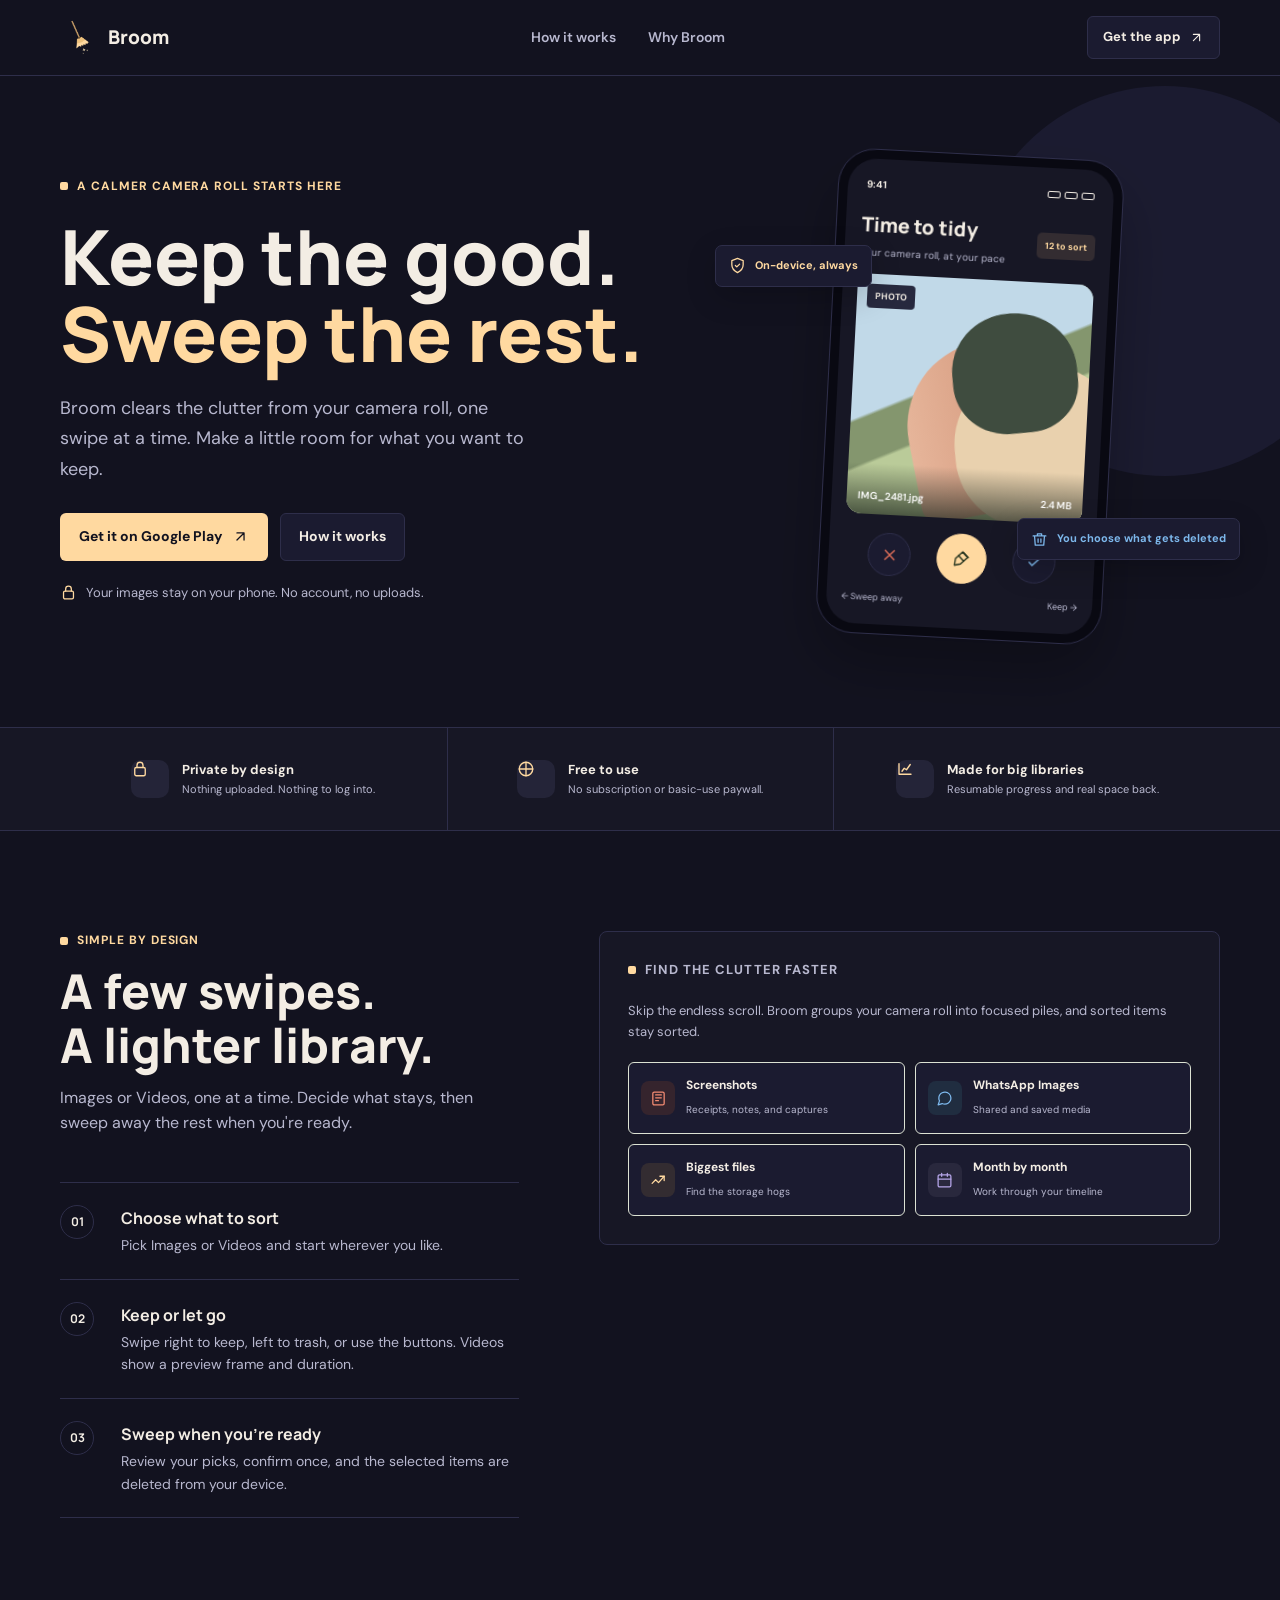
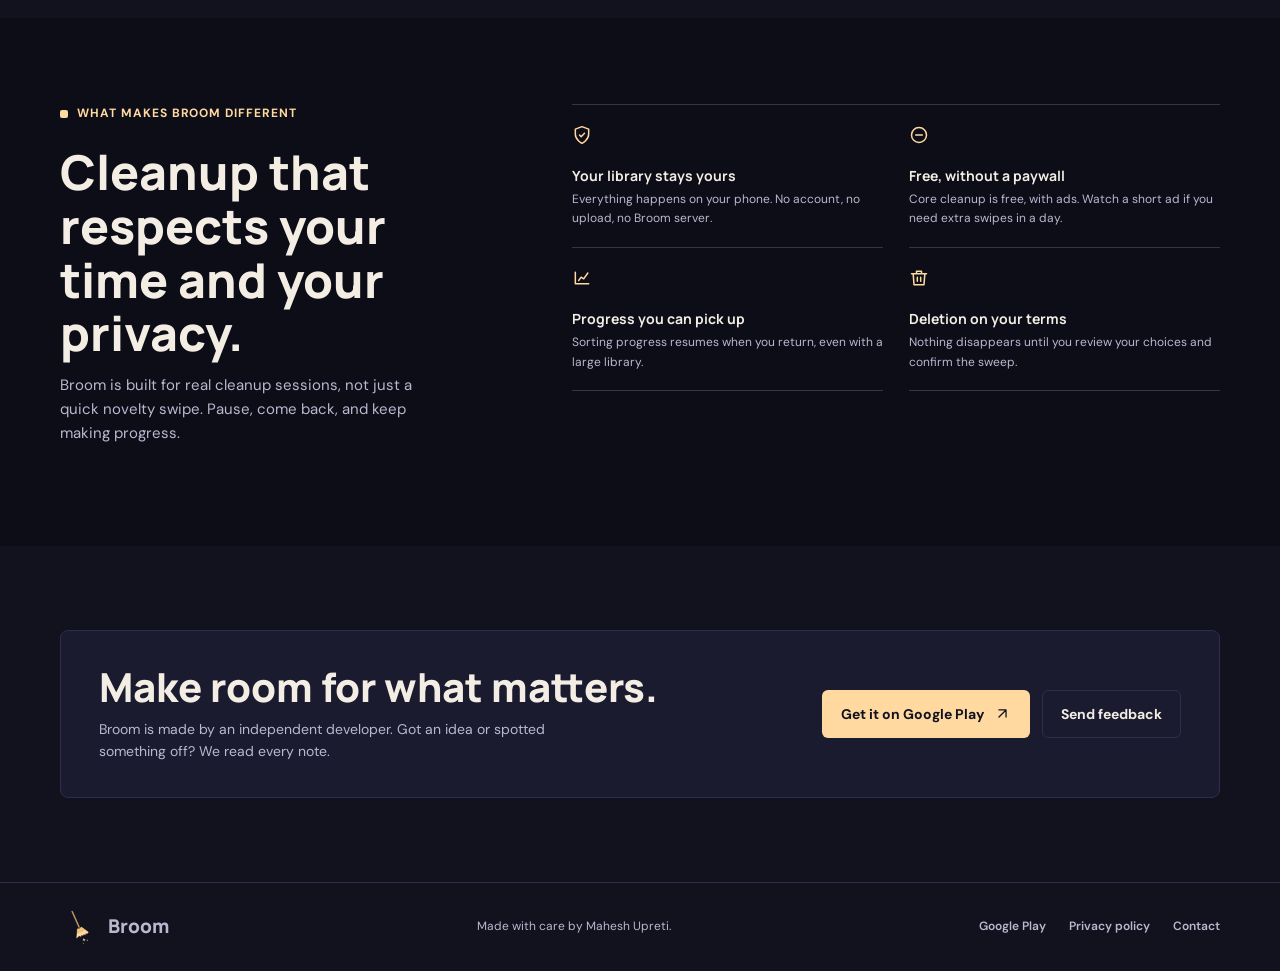
==== broom/index.html @ 98a65273 "Add Broom app landing page" ====
<!doctype html>
<html lang="en">
<head>
  <meta charset="utf-8" />
  <meta name="viewport" content="width=device-width, initial-scale=1" />
  <meta name="theme-color" content="#f5f6ef" />
  <title>Broom — A clearer camera roll, one swipe at a time</title>
  <meta name="description" content="Broom helps you sort photos and videos, clear the clutter, and get your storage back. Everything stays on your phone." />
  <meta property="og:title" content="Broom — A clearer camera roll, one swipe at a time" />
  <meta property="og:description" content="Keep what matters. Sweep away what doesn't. Your photos and videos never leave your phone." />
  <meta property="og:type" content="website" />
  <link rel="icon" type="image/png" href="assets/icon.png" />
  <link rel="preconnect" href="https://fonts.googleapis.com" />
  <link rel="preconnect" href="https://fonts.gstatic.com" crossorigin />
  <link href="https://fonts.googleapis.com/css2?family=DM+Sans:wght@400;500;600;700&family=Manrope:wght@400;500;600;700;800&display=swap" rel="stylesheet" />
  <style>
    :root {
      color-scheme: light;
      --paper: #12121f;
      --ink: #f3ede4;
      --muted: #b8b8cf;
      --line: #2e2e4a;
      --green: #ffd9a0;
      --green-dark: #ffd9a0;
      --blue: #7db8ec;
      --coral: #e07b7b;
      --white: #1b1b30;
      --sans: "DM Sans", sans-serif;
      --display: "Manrope", sans-serif;
    }

    *, *::before, *::after { box-sizing: border-box; }
    html { scroll-behavior: smooth; }
    body {
      margin: 0;
      background: var(--paper);
      color: var(--ink);
      font-family: var(--sans);
      font-size: 16px;
      line-height: 1.6;
      -webkit-font-smoothing: antialiased;
    }
    a { color: inherit; text-decoration: none; }
    button { font: inherit; }
    .wrap { width: min(1160px, calc(100% - 48px)); margin-inline: auto; }

    .topbar { height: 76px; display: flex; align-items: center; border-bottom: 1px solid var(--line); }
    .nav { display: flex; align-items: center; justify-content: space-between; gap: 24px; }
    .brand { display: inline-flex; align-items: center; gap: 10px; font: 800 19px/1 var(--display); letter-spacing: 0; }
    .brand-mark { display: block; width: 38px; height: 38px; flex: none; border-radius: 10px; object-fit: contain; }
    .nav-links { display: flex; align-items: center; gap: 32px; color: var(--muted); font-size: 14px; font-weight: 600; }
    .nav-links a:hover, .text-link:hover { color: var(--ink); }
    .nav-cta { display: inline-flex; align-items: center; gap: 8px; padding: 10px 15px; border: 1px solid var(--line); border-radius: 6px; background: var(--white); font-size: 13px; font-weight: 700; }
    .nav-cta svg { width: 15px; height: 15px; }

    .hero { position: relative; overflow: hidden; padding: 78px 0 88px; }
    .hero::before { content: ""; position: absolute; width: 390px; height: 390px; right: -80px; top: 10px; border-radius: 50%; background: #1b1b30; }
    .hero-grid { position: relative; display: grid; grid-template-columns: 1fr 0.85fr; align-items: center; gap: 70px; }
    .eyebrow { display: flex; align-items: center; gap: 9px; margin: 0 0 22px; color: var(--green-dark); font-size: 12px; font-weight: 700; letter-spacing: 0.08em; text-transform: uppercase; }
    .eyebrow::before { content: ""; width: 8px; height: 8px; border-radius: 2px; background: var(--green-dark); }
    h1, h2, h3, p { margin-top: 0; }
    h1 { max-width: 620px; margin-bottom: 20px; font: 800 clamp(48px, 6vw, 76px)/1.02 var(--display); letter-spacing: 0; }
    h1 span { color: var(--green); }
    .hero-copy { max-width: 480px; margin-bottom: 28px; color: var(--muted); font-size: 18px; line-height: 1.7; }
    .actions { display: flex; flex-wrap: wrap; gap: 12px; align-items: center; }
    .button { min-height: 48px; display: inline-flex; align-items: center; justify-content: center; gap: 10px; padding: 0 18px; border: 1px solid transparent; border-radius: 6px; font-size: 14px; font-weight: 700; transition: transform 160ms ease, background 160ms ease; }
    .button:hover { transform: translateY(-2px); }
    .button--primary { background: var(--green); color: #12121f; }
    .button--primary:hover { background: #f4cb83; }
    .button--quiet { border-color: var(--line); background: var(--white); }
    .button svg { width: 17px; height: 17px; }
    .hero-note { display: flex; gap: 9px; align-items: center; margin-top: 22px; color: var(--muted); font-size: 13px; }
    .hero-note svg { width: 17px; height: 17px; color: var(--green-dark); flex: none; }

    .device-stage { min-height: 470px; display: grid; place-items: center; position: relative; }
    .device { position: relative; z-index: 1; width: 286px; padding: 9px; border: 1px solid #2e2e4a; border-radius: 37px; background: #090912; box-shadow: 0 30px 60px #00000044; transform: rotate(3deg); animation: arrive 700ms cubic-bezier(.2,.8,.2,1) both; }
    .screen { min-height: 465px; overflow: hidden; padding: 18px 15px 15px; border-radius: 29px; background: #171725; color: var(--ink); }
    .phone-status { display: flex; align-items: center; justify-content: space-between; padding: 0 4px; font-size: 10px; font-weight: 700; }
    .phone-status-icons { display: flex; gap: 4px; }
    .phone-status-icons span { width: 13px; height: 7px; border: 1.5px solid currentColor; border-radius: 2px; }
    .phone-title { display: flex; justify-content: space-between; align-items: center; margin: 21px 1px 13px; }
    .phone-title strong { font: 800 20px/1 var(--display); }
    .phone-title small { display: block; margin-top: 5px; color: #b8b8cf; font-size: 10px; }
    .phone-count { padding: 6px 8px; border-radius: 5px; background: #332c31; color: var(--green); font-size: 9px; font-weight: 700; }
    .photo-card { height: 240px; position: relative; overflow: hidden; border-radius: 15px; background: #cad9b4; }
    .photo-scene { position: absolute; inset: 0; overflow: hidden; background: linear-gradient(155deg, #c1d9e8 0 42%, #84966e 43% 56%, #bacb99 57% 100%); }
    .photo-scene::before { content: ""; position: absolute; width: 170px; height: 170px; top: 61px; left: 57px; border-radius: 50% 50% 10% 10%; background: linear-gradient(90deg, #e6b59a, #cb896d); transform: rotate(-14deg); }
    .photo-scene::after { content: ""; position: absolute; width: 125px; height: 120px; top: 32px; left: 99px; border-radius: 48% 50% 40% 43%; background: #3f4c3f; transform: rotate(-8deg); box-shadow: 18px 74px 0 22px #e9d1ae; }
    .photo-tag { position: absolute; top: 10px; left: 10px; padding: 5px 8px; border-radius: 4px; background: #1b1b30eb; color: var(--ink); font-size: 9px; font-weight: 700; }
    .card-meta { position: absolute; inset: auto 0 0; display: flex; align-items: center; justify-content: space-between; padding: 25px 11px 10px; color: white; background: linear-gradient(transparent, #182119ad); font-size: 10px; font-weight: 600; }
    .phone-actions { display: flex; justify-content: center; align-items: center; gap: 26px; padding: 15px 0 11px; }
    .phone-action { width: 43px; aspect-ratio: 1; display: grid; place-items: center; border: 1px solid #2e2e4a; border-radius: 50%; background: #1b1b30; }
    .phone-action svg { width: 18px; height: 18px; }
    .phone-action--skip { color: #d56a56; }
    .phone-action--keep { color: #7db8ec; }
    .phone-action--sweep { width: 50px; background: var(--green); border-color: var(--green); color: #24331d; }
    .phone-foot { display: flex; justify-content: space-between; color: #b8b8cf; font-size: 9px; }
    .float-note { position: absolute; z-index: 2; display: flex; align-items: center; gap: 9px; padding: 11px 13px; border: 1px solid var(--line); border-radius: 7px; background: var(--white); box-shadow: 0 10px 30px #00000030; font-size: 11px; font-weight: 700; animation: arrive 700ms 140ms cubic-bezier(.2,.8,.2,1) both; }
    .float-note svg { width: 17px; height: 17px; }
    .float-note--privacy { left: -4px; top: 91px; color: var(--green); }
    .float-note--space { right: -20px; bottom: 79px; color: var(--blue); }
    .float-note--space svg { color: var(--blue); }

    .proof { border-block: 1px solid var(--line); background: #171725; }
    .proof-row { display: grid; grid-template-columns: repeat(3, 1fr); }
    .proof-item { min-height: 102px; display: flex; align-items: center; justify-content: center; gap: 13px; padding: 16px; }
    .proof-item + .proof-item { border-left: 1px solid var(--line); }
    .proof-icon { width: 38px; aspect-ratio: 1; display: grid; place-items: center; flex: none; border-radius: 10px; background: #242438; }
    .proof-icon svg { width: 18px; height: 18px; }
    .proof-item strong { display: block; color: var(--ink); font-size: 13px; }
    .proof-item span { display: block; color: var(--muted); font-size: 11px; }

    .section { padding: 100px 0; }
    .section-heading { max-width: 620px; margin-bottom: 46px; }
    .section-heading .eyebrow { margin-bottom: 14px; }
    h2 { margin-bottom: 13px; font: 800 clamp(34px, 4vw, 48px)/1.12 var(--display); letter-spacing: 0; }
    .section-heading > p:last-child { max-width: 520px; margin-bottom: 0; color: var(--muted); }

    .flow { display: grid; grid-template-columns: 0.85fr 1.15fr; align-items: start; gap: 80px; }
    .step-list { border-top: 1px solid var(--line); }
    .step { display: grid; grid-template-columns: 46px 1fr; gap: 15px; padding: 22px 0; border-bottom: 1px solid var(--line); }
    .step-number { width: 34px; height: 34px; display: grid; place-items: center; border: 1px solid var(--line); border-radius: 50%; font: 700 12px var(--display); }
    .step h3 { margin: 2px 0 5px; font: 700 16px/1.4 var(--display); }
    .step p { margin: 0; color: var(--muted); font-size: 14px; }
    .category-panel { padding: 28px; border: 1px solid var(--line); border-radius: 8px; background: #171725; }
    .category-panel > p { margin-bottom: 20px; color: var(--muted); font-size: 13px; }
    .category-list { display: grid; grid-template-columns: 1fr 1fr; gap: 10px; }
    .category { min-height: 72px; display: flex; align-items: center; gap: 11px; padding: 12px; border: 1px solid #dce2d3; border-radius: 6px; background: var(--white); }
    .category-icon { width: 34px; height: 34px; display: grid; place-items: center; flex: none; border-radius: 8px; }
    .category-icon svg { width: 17px; height: 17px; }
    .category:nth-child(1) .category-icon { background: #35242d; color: #f28a72; }
    .category:nth-child(2) .category-icon { background: #202d40; color: #7db8ec; }
    .category:nth-child(3) .category-icon { background: #332c31; color: #ffd9a0; }
    .category:nth-child(4) .category-icon { background: #29283d; color: #b5a5e8; }
    .category strong { display: block; font-size: 12px; }
    .category small { color: var(--muted); font-size: 10px; }

    .difference { padding: 86px 0; background: #0d0d18; color: var(--ink); }
    .difference .eyebrow { color: var(--green); }
    .difference .eyebrow::before { background: var(--green); }
    .difference-grid { display: grid; grid-template-columns: 0.8fr 1.2fr; gap: 80px; align-items: start; }
    .difference h2 { max-width: 360px; }
    .difference-intro { max-width: 390px; color: var(--muted); font-size: 15px; }
    .benefits { display: grid; grid-template-columns: 1fr 1fr; gap: 0 26px; border-top: 1px solid #ffffff2b; }
    .benefit { padding: 20px 0 18px; border-bottom: 1px solid #ffffff2b; }
    .benefit svg { width: 20px; height: 20px; margin-bottom: 13px; color: var(--green); }
    .benefit h3 { margin-bottom: 5px; font: 700 14px var(--display); }
    .benefit p { margin: 0; color: var(--muted); font-size: 12px; line-height: 1.65; }

    .close { padding: 84px 0; }
    .close-inner { display: flex; justify-content: space-between; align-items: center; gap: 32px; padding: 34px 38px; border: 1px solid var(--line); border-radius: 8px; background: #1b1b30; }
    .close h2 { margin-bottom: 8px; font-size: clamp(28px, 4vw, 40px); }
    .close p { max-width: 470px; margin: 0; color: var(--muted); font-size: 14px; }
    .footer { padding: 25px 0; border-top: 1px solid var(--line); }
    .footer-inner { display: flex; align-items: center; justify-content: space-between; gap: 20px; color: var(--muted); font-size: 12px; }
    .footer-links { display: flex; gap: 23px; }
    .text-link { font-weight: 600; }

    @keyframes arrive { from { opacity: 0; translate: 0 16px; } to { opacity: 1; translate: 0 0; } }
    @media (prefers-reduced-motion: reduce) {
      *, *::before, *::after { scroll-behavior: auto !important; animation-duration: 0.01ms !important; animation-iteration-count: 1 !important; transition-duration: 0.01ms !important; }
    }
    @media (max-width: 850px) {
      .hero-grid { grid-template-columns: 1fr 0.78fr; gap: 28px; }
      .device { width: 260px; }
      .screen { min-height: 440px; }
      .photo-card { height: 220px; }
      .float-note--privacy { left: -10px; }
      .float-note--space { right: -8px; }
      .flow, .difference-grid { gap: 42px; }
    }
    @media (max-width: 650px) {
      .wrap { width: min(100% - 36px, 500px); }
      .topbar { height: 66px; }
      .nav-links { display: none; }
      .nav-cta { padding: 9px 11px; }
      .hero { padding: 55px 0 44px; }
      .hero::before { width: 270px; height: 270px; top: 370px; right: -135px; }
      .hero-grid { grid-template-columns: 1fr; gap: 24px; }
      h1 { max-width: 470px; font-size: clamp(46px, 12vw, 64px); }
      .hero-copy { font-size: 16px; }
      .device-stage { min-height: 450px; margin: 0 -8px; }
      .device { width: 258px; }
      .float-note--privacy { left: 0; top: 55px; }
      .float-note--space { right: -2px; bottom: 44px; }
      .proof-row { grid-template-columns: 1fr; padding: 5px 0; }
      .proof-item { min-height: 76px; justify-content: flex-start; padding-inline: 9px; }
      .proof-item + .proof-item { border-left: 0; border-top: 1px solid var(--line); }
      .section { padding: 72px 0; }
      .section-heading { margin-bottom: 32px; }
      .flow, .difference-grid { grid-template-columns: 1fr; gap: 32px; }
      .category-panel { padding: 20px; }
      .difference { padding: 68px 0; }
      .difference h2 { max-width: 500px; }
      .benefits { gap: 0 16px; }
      .close { padding: 60px 0; }
      .close-inner { align-items: flex-start; flex-direction: column; padding: 25px 22px; }
      .footer-inner { align-items: flex-start; flex-direction: column; }
    }
    @media (max-width: 390px) {
      .wrap { width: calc(100% - 28px); }
      .brand { font-size: 17px; }
      .nav-cta { font-size: 12px; }
      .category-list { grid-template-columns: 1fr; }
      .benefits { grid-template-columns: 1fr; }
      .float-note { font-size: 10px; }
    }
  </style>
</head>
<body>
  <header class="topbar">
    <nav class="wrap nav" aria-label="Main navigation">
      <a class="brand" href="#top" aria-label="Broom home">
        <img class="brand-mark" src="assets/icon.png" alt="" />
        Broom
      </a>
      <div class="nav-links">
        <a href="#how-it-works">How it works</a>
        <a href="#built-different">Why Broom</a>
      </div>
      <a class="nav-cta" href="https://play.google.com/store/apps/details?id=com.mahupreti.broom" target="_blank" rel="noopener noreferrer">Get the app <svg viewBox="0 0 24 24" fill="none" stroke="currentColor" stroke-width="1.8" stroke-linecap="round" stroke-linejoin="round" aria-hidden="true"><path d="M7 17 17 7M7 7h10v10"/></svg></a>
    </nav>
  </header>

  <main id="top">
    <section class="hero">
      <div class="wrap hero-grid">
        <div>
          <p class="eyebrow">A calmer camera roll starts here</p>
          <h1>Keep the good.<br /><span>Sweep the rest.</span></h1>
          <p class="hero-copy">Broom clears the clutter from your camera roll, one swipe at a time. Make a little room for what you want to keep.</p>
          <div class="actions">
            <a class="button button--primary" href="https://play.google.com/store/apps/details?id=com.mahupreti.broom" target="_blank" rel="noopener noreferrer">Get it on Google Play <svg viewBox="0 0 24 24" fill="none" stroke="currentColor" stroke-width="1.8" stroke-linecap="round" stroke-linejoin="round" aria-hidden="true"><path d="M7 17 17 7M7 7h10v10"/></svg></a>
            <a class="button button--quiet" href="#how-it-works">How it works</a>
          </div>
          <p class="hero-note"><svg viewBox="0 0 24 24" fill="none" stroke="currentColor" stroke-width="1.8" stroke-linecap="round" stroke-linejoin="round" aria-hidden="true"><rect x="5" y="10" width="14" height="11" rx="2"/><path d="M8 10V7a4 4 0 0 1 8 0v3"/></svg> Your images stay on your phone. No account, no uploads.</p>
        </div>

        <div class="device-stage" aria-label="Preview of Broom sorting a camera roll photo">
          <div class="float-note float-note--privacy"><svg viewBox="0 0 24 24" fill="none" stroke="currentColor" stroke-width="1.8" stroke-linecap="round" stroke-linejoin="round" aria-hidden="true"><path d="M12 22s8-4 8-11V5l-8-3-8 3v6c0 7 8 11 8 11Z"/><path d="m9 12 2 2 4-4"/></svg> On-device, always</div>
          <div class="device" aria-hidden="true">
            <div class="screen">
              <div class="phone-status"><span>9:41</span><span class="phone-status-icons"><span></span><span></span><span></span></span></div>
              <div class="phone-title"><div><strong>Time to tidy</strong><small>Your camera roll, at your pace</small></div><span class="phone-count">12 to sort</span></div>
              <div class="photo-card">
                <div class="photo-scene"></div>
                <span class="photo-tag">PHOTO</span>
                <div class="card-meta"><span>IMG_2481.jpg</span><span>2.4 MB</span></div>
              </div>
              <div class="phone-actions">
                <span class="phone-action phone-action--skip"><svg viewBox="0 0 24 24" fill="none" stroke="currentColor" stroke-width="2" stroke-linecap="round" aria-hidden="true"><path d="m18 6-12 12M6 6l12 12"/></svg></span>
                <span class="phone-action phone-action--sweep"><svg viewBox="0 0 24 24" fill="none" stroke="currentColor" stroke-width="1.8" stroke-linecap="round" stroke-linejoin="round" aria-hidden="true"><path d="m14 3 7 7M3 21l8-2 9-9-7-7-9 9-1 9Z"/><path d="m8 8 7 7"/></svg></span>
                <span class="phone-action phone-action--keep"><svg viewBox="0 0 24 24" fill="none" stroke="currentColor" stroke-width="2" stroke-linecap="round" stroke-linejoin="round" aria-hidden="true"><path d="m5 12 4 4L19 6"/></svg></span>
              </div>
              <div class="phone-foot"><span>← Sweep away</span><span>Keep →</span></div>
            </div>
          </div>
          <div class="float-note float-note--space"><svg viewBox="0 0 24 24" fill="none" stroke="currentColor" stroke-width="1.8" stroke-linecap="round" stroke-linejoin="round" aria-hidden="true"><path d="M3 7h18M5 7l1 13h12l1-13M9 7V4h6v3"/><path d="M10 11v5M14 11v5"/></svg> You choose what gets deleted</div>
        </div>
      </div>
    </section>

    <aside class="proof" aria-label="Broom highlights">
      <div class="wrap proof-row">
        <div class="proof-item"><span class="proof-icon"><svg viewBox="0 0 24 24" fill="none" stroke="#ffd9a0" stroke-width="1.8" stroke-linecap="round" stroke-linejoin="round" aria-hidden="true"><rect x="5" y="10" width="14" height="11" rx="2"/><path d="M8 10V7a4 4 0 0 1 8 0v3"/></svg></span><div><strong>Private by design</strong><span>Nothing uploaded. Nothing to log into.</span></div></div>
        <div class="proof-item"><span class="proof-icon"><svg viewBox="0 0 24 24" fill="none" stroke="#ffd9a0" stroke-width="1.8" stroke-linecap="round" stroke-linejoin="round" aria-hidden="true"><path d="M12 3v18M3 12h18"/><circle cx="12" cy="12" r="9"/></svg></span><div><strong>Free to use</strong><span>No subscription or basic-use paywall.</span></div></div>
        <div class="proof-item"><span class="proof-icon"><svg viewBox="0 0 24 24" fill="none" stroke="#ffd9a0" stroke-width="1.8" stroke-linecap="round" stroke-linejoin="round" aria-hidden="true"><path d="M4 19V5m0 14h16M8 15l3-4 3 2 5-7"/></svg></span><div><strong>Made for big libraries</strong><span>Resumable progress and real space back.</span></div></div>
      </div>
    </aside>

    <section class="section" id="how-it-works">
      <div class="wrap flow">
        <div>
          <div class="section-heading">
            <p class="eyebrow">Simple by design</p>
            <h2>A few swipes.<br />A lighter library.</h2>
            <p>Images or Videos, one at a time. Decide what stays, then sweep away the rest when you're ready.</p>
          </div>
          <div class="step-list">
            <article class="step"><span class="step-number">01</span><div><h3>Choose what to sort</h3><p>Pick Images or Videos and start wherever you like.</p></div></article>
            <article class="step"><span class="step-number">02</span><div><h3>Keep or let go</h3><p>Swipe right to keep, left to trash, or use the buttons. Videos show a preview frame and duration.</p></div></article>
            <article class="step"><span class="step-number">03</span><div><h3>Sweep when you're ready</h3><p>Review your picks, confirm once, and the selected items are deleted from your device.</p></div></article>
          </div>
        </div>
        <aside class="category-panel">
          <p class="eyebrow">Find the clutter faster</p>
          <p>Skip the endless scroll. Broom groups your camera roll into focused piles, and sorted items stay sorted.</p>
          <div class="category-list">
            <div class="category"><span class="category-icon"><svg viewBox="0 0 24 24" fill="none" stroke="currentColor" stroke-width="1.8" stroke-linecap="round" stroke-linejoin="round" aria-hidden="true"><rect x="4" y="3" width="16" height="18" rx="2"/><path d="M8 7h8M8 11h8M8 15h4"/></svg></span><div><strong>Screenshots</strong><small>Receipts, notes, and captures</small></div></div>
            <div class="category"><span class="category-icon"><svg viewBox="0 0 24 24" fill="none" stroke="currentColor" stroke-width="1.8" stroke-linecap="round" stroke-linejoin="round" aria-hidden="true"><path d="M21 11.5a8.4 8.4 0 0 1-.9 3.8 8.5 8.5 0 0 1-7.6 4.7 8.4 8.4 0 0 1-3.8-.9L3 21l1.9-5.7a8.4 8.4 0 0 1-.9-3.8 8.5 8.5 0 0 1 4.7-7.6 8.4 8.4 0 0 1 3.8-.9h.5a8.5 8.5 0 0 1 8 8v.5Z"/></svg></span><div><strong>WhatsApp Images</strong><small>Shared and saved media</small></div></div>
            <div class="category"><span class="category-icon"><svg viewBox="0 0 24 24" fill="none" stroke="currentColor" stroke-width="1.8" stroke-linecap="round" stroke-linejoin="round" aria-hidden="true"><path d="m3 16 5-5 4 4 8-9"/><path d="M14 6h6v6"/></svg></span><div><strong>Biggest files</strong><small>Find the storage hogs</small></div></div>
            <div class="category"><span class="category-icon"><svg viewBox="0 0 24 24" fill="none" stroke="currentColor" stroke-width="1.8" stroke-linecap="round" stroke-linejoin="round" aria-hidden="true"><rect x="3" y="4" width="18" height="17" rx="2"/><path d="M16 2v4M8 2v4M3 10h18"/></svg></span><div><strong>Month by month</strong><small>Work through your timeline</small></div></div>
          </div>
        </aside>
      </div>
    </section>

    <section class="difference" id="built-different">
      <div class="wrap difference-grid">
        <div>
          <p class="eyebrow">What makes Broom different</p>
          <h2>Cleanup that respects your time and your privacy.</h2>
          <p class="difference-intro">Broom is built for real cleanup sessions, not just a quick novelty swipe. Pause, come back, and keep making progress.</p>
        </div>
        <div class="benefits">
          <article class="benefit"><svg viewBox="0 0 24 24" fill="none" stroke="currentColor" stroke-width="1.8" stroke-linecap="round" stroke-linejoin="round" aria-hidden="true"><path d="M12 22s8-4 8-11V5l-8-3-8 3v6c0 7 8 11 8 11Z"/><path d="m9 12 2 2 4-4"/></svg><h3>Your library stays yours</h3><p>Everything happens on your phone. No account, no upload, no Broom server.</p></article>
          <article class="benefit"><svg viewBox="0 0 24 24" fill="none" stroke="currentColor" stroke-width="1.8" stroke-linecap="round" stroke-linejoin="round" aria-hidden="true"><circle cx="12" cy="12" r="9"/><path d="M8 12h8"/></svg><h3>Free, without a paywall</h3><p>Core cleanup is free, with ads. Watch a short ad if you need extra swipes in a day.</p></article>
          <article class="benefit"><svg viewBox="0 0 24 24" fill="none" stroke="currentColor" stroke-width="1.8" stroke-linecap="round" stroke-linejoin="round" aria-hidden="true"><path d="M4 19V5m0 14h16M8 15l3-4 3 2 5-7"/></svg><h3>Progress you can pick up</h3><p>Sorting progress resumes when you return, even with a large library.</p></article>
          <article class="benefit"><svg viewBox="0 0 24 24" fill="none" stroke="currentColor" stroke-width="1.8" stroke-linecap="round" stroke-linejoin="round" aria-hidden="true"><path d="M3 7h18M5 7l1 13h12l1-13M9 7V4h6v3"/><path d="M10 11v5M14 11v5"/></svg><h3>Deletion on your terms</h3><p>Nothing disappears until you review your choices and confirm the sweep.</p></article>
        </div>
      </div>
    </section>

    <section class="close">
      <div class="wrap close-inner">
        <div><h2>Make room for what matters.</h2><p>Broom is made by an independent developer. Got an idea or spotted something off? We read every note.</p></div>
        <div class="actions">
          <a class="button button--primary" href="https://play.google.com/store/apps/details?id=com.mahupreti.broom" target="_blank" rel="noopener noreferrer">Get it on Google Play <svg viewBox="0 0 24 24" fill="none" stroke="currentColor" stroke-width="1.8" stroke-linecap="round" stroke-linejoin="round" aria-hidden="true"><path d="M7 17 17 7M7 7h10v10"/></svg></a>
          <a class="button button--quiet" href="mailto:maheshupretiofficial@gmail.com?subject=Broom%20feedback">Send feedback</a>
        </div>
      </div>
    </section>
  </main>

  <footer class="footer">
    <div class="wrap footer-inner">
      <a class="brand" href="#top"><img class="brand-mark" src="assets/icon.png" alt="" />Broom</a>
      <span>Made with care by Mahesh Upreti.</span>
      <div class="footer-links"><a class="text-link" href="https://play.google.com/store/apps/details?id=com.mahupreti.broom" target="_blank" rel="noopener noreferrer">Google Play</a><a class="text-link" href="privacy.html">Privacy policy</a><a class="text-link" href="mailto:maheshupretiofficial@gmail.com">Contact</a></div>
    </div>
  </footer>
</body>
</html>
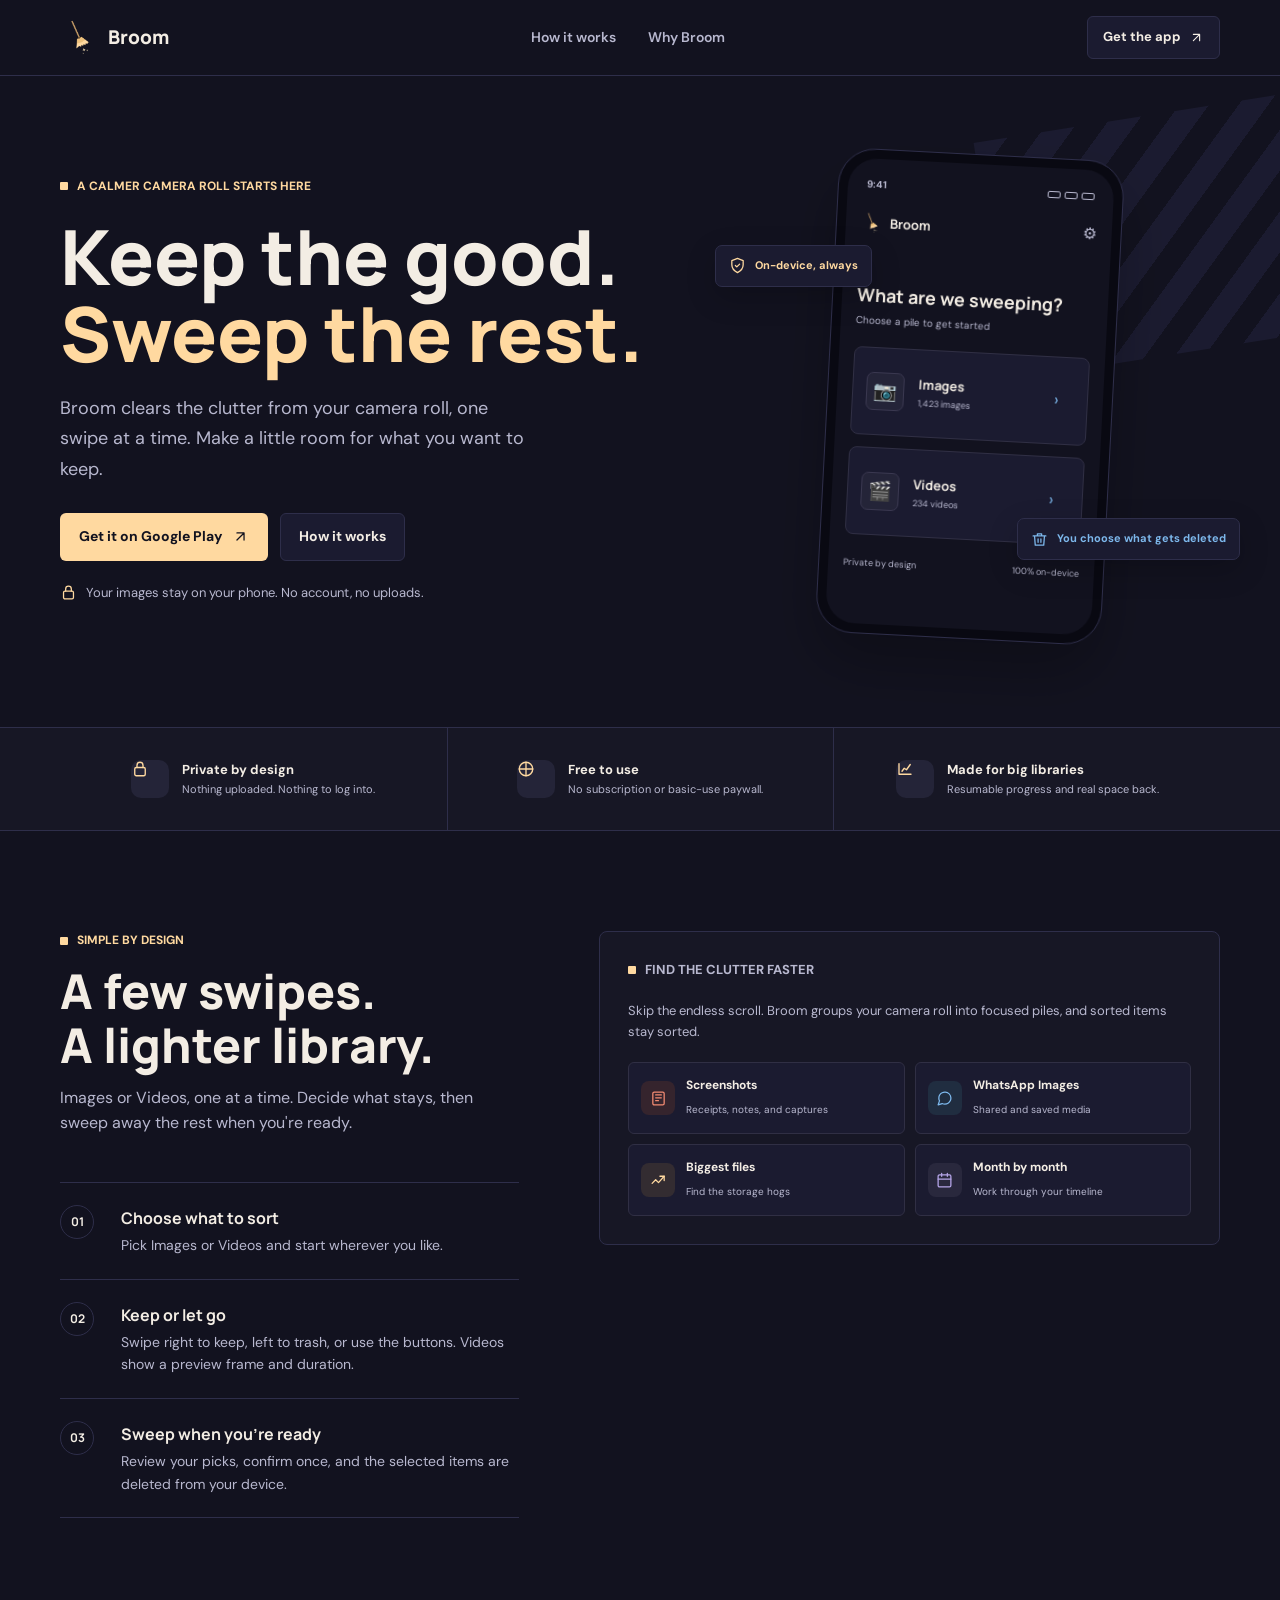
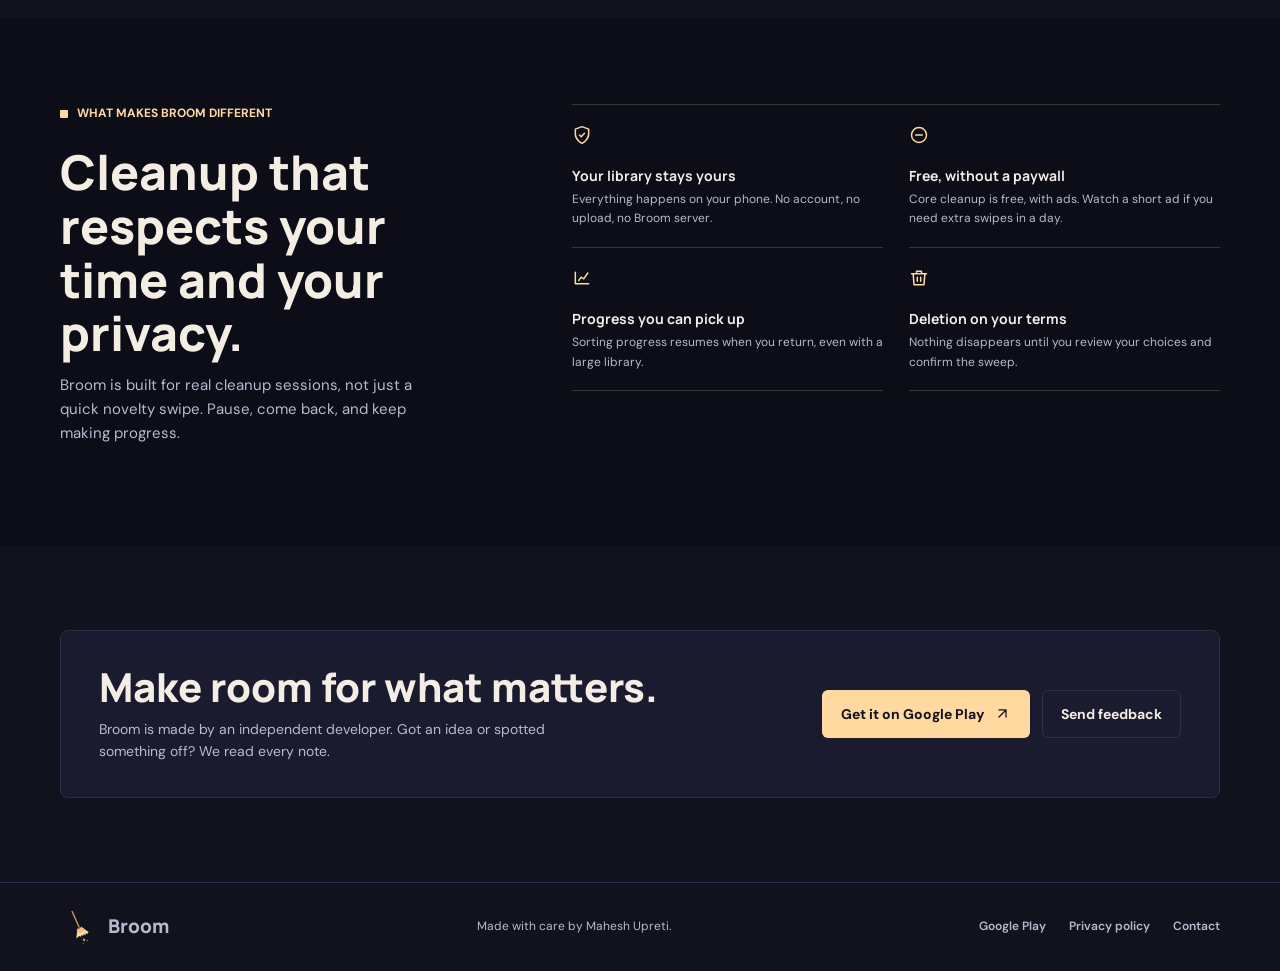
==== commit 20ef5b40: "Refresh site themes and feature Broom" ====
--- a/broom/index.html
+++ b/broom/index.html
@@ -3,7 +3,7 @@
 <head>
   <meta charset="utf-8" />
   <meta name="viewport" content="width=device-width, initial-scale=1" />
-  <meta name="theme-color" content="#f5f6ef" />
+  <meta name="theme-color" content="#12121f" />
   <title>Broom — A clearer camera roll, one swipe at a time</title>
   <meta name="description" content="Broom helps you sort photos and videos, clear the clutter, and get your storage back. Everything stays on your phone." />
   <meta property="og:title" content="Broom — A clearer camera roll, one swipe at a time" />
@@ -15,16 +15,15 @@
   <link href="https://fonts.googleapis.com/css2?family=DM+Sans:wght@400;500;600;700&family=Manrope:wght@400;500;600;700;800&display=swap" rel="stylesheet" />
   <style>
     :root {
-      color-scheme: light;
+      color-scheme: dark;
       --paper: #12121f;
       --ink: #f3ede4;
       --muted: #b8b8cf;
       --line: #2e2e4a;
-      --green: #ffd9a0;
-      --green-dark: #ffd9a0;
+      --gold: #ffd9a0;
       --blue: #7db8ec;
       --coral: #e07b7b;
-      --white: #1b1b30;
+      --surface: #1b1b30;
       --sans: "DM Sans", sans-serif;
       --display: "Manrope", sans-serif;
     }
@@ -50,54 +49,51 @@
     .brand-mark { display: block; width: 38px; height: 38px; flex: none; border-radius: 10px; object-fit: contain; }
     .nav-links { display: flex; align-items: center; gap: 32px; color: var(--muted); font-size: 14px; font-weight: 600; }
     .nav-links a:hover, .text-link:hover { color: var(--ink); }
-    .nav-cta { display: inline-flex; align-items: center; gap: 8px; padding: 10px 15px; border: 1px solid var(--line); border-radius: 6px; background: var(--white); font-size: 13px; font-weight: 700; }
+    .nav-cta { display: inline-flex; align-items: center; gap: 8px; padding: 10px 15px; border: 1px solid var(--line); border-radius: 6px; background: var(--surface); font-size: 13px; font-weight: 700; }
     .nav-cta svg { width: 15px; height: 15px; }
 
     .hero { position: relative; overflow: hidden; padding: 78px 0 88px; }
-    .hero::before { content: ""; position: absolute; width: 390px; height: 390px; right: -80px; top: 10px; border-radius: 50%; background: #1b1b30; }
+    .hero::before { content: ""; position: absolute; width: 390px; height: 240px; right: -100px; top: 35px; transform: rotate(-9deg); background: repeating-linear-gradient(135deg, #1b1b30 0 24px, transparent 24px 48px); }
     .hero-grid { position: relative; display: grid; grid-template-columns: 1fr 0.85fr; align-items: center; gap: 70px; }
-    .eyebrow { display: flex; align-items: center; gap: 9px; margin: 0 0 22px; color: var(--green-dark); font-size: 12px; font-weight: 700; letter-spacing: 0.08em; text-transform: uppercase; }
-    .eyebrow::before { content: ""; width: 8px; height: 8px; border-radius: 2px; background: var(--green-dark); }
+    .eyebrow { display: flex; align-items: center; gap: 9px; margin: 0 0 22px; color: var(--gold); font-size: 12px; font-weight: 700; letter-spacing: 0; text-transform: uppercase; }
+    .eyebrow::before { content: ""; width: 8px; height: 8px; border-radius: 1px; background: var(--gold); }
     h1, h2, h3, p { margin-top: 0; }
     h1 { max-width: 620px; margin-bottom: 20px; font: 800 clamp(48px, 6vw, 76px)/1.02 var(--display); letter-spacing: 0; }
-    h1 span { color: var(--green); }
+    h1 span { color: var(--gold); }
     .hero-copy { max-width: 480px; margin-bottom: 28px; color: var(--muted); font-size: 18px; line-height: 1.7; }
     .actions { display: flex; flex-wrap: wrap; gap: 12px; align-items: center; }
     .button { min-height: 48px; display: inline-flex; align-items: center; justify-content: center; gap: 10px; padding: 0 18px; border: 1px solid transparent; border-radius: 6px; font-size: 14px; font-weight: 700; transition: transform 160ms ease, background 160ms ease; }
     .button:hover { transform: translateY(-2px); }
-    .button--primary { background: var(--green); color: #12121f; }
+    .button--primary { background: var(--gold); color: #12121f; }
     .button--primary:hover { background: #f4cb83; }
-    .button--quiet { border-color: var(--line); background: var(--white); }
+    .button--quiet { border-color: var(--line); background: var(--surface); }
     .button svg { width: 17px; height: 17px; }
     .hero-note { display: flex; gap: 9px; align-items: center; margin-top: 22px; color: var(--muted); font-size: 13px; }
-    .hero-note svg { width: 17px; height: 17px; color: var(--green-dark); flex: none; }
+    .hero-note svg { width: 17px; height: 17px; color: var(--gold); flex: none; }
 
     .device-stage { min-height: 470px; display: grid; place-items: center; position: relative; }
     .device { position: relative; z-index: 1; width: 286px; padding: 9px; border: 1px solid #2e2e4a; border-radius: 37px; background: #090912; box-shadow: 0 30px 60px #00000044; transform: rotate(3deg); animation: arrive 700ms cubic-bezier(.2,.8,.2,1) both; }
-    .screen { min-height: 465px; overflow: hidden; padding: 18px 15px 15px; border-radius: 29px; background: #171725; color: var(--ink); }
-    .phone-status { display: flex; align-items: center; justify-content: space-between; padding: 0 4px; font-size: 10px; font-weight: 700; }
+    .screen { min-height: 465px; overflow: hidden; padding: 18px 15px 15px; border-radius: 29px; background: #12121f; color: var(--ink); }
+    .phone-status { display: flex; align-items: center; justify-content: space-between; padding: 0 4px; color: var(--muted); font-size: 10px; font-weight: 700; }
     .phone-status-icons { display: flex; gap: 4px; }
     .phone-status-icons span { width: 13px; height: 7px; border: 1.5px solid currentColor; border-radius: 2px; }
-    .phone-title { display: flex; justify-content: space-between; align-items: center; margin: 21px 1px 13px; }
-    .phone-title strong { font: 800 20px/1 var(--display); }
-    .phone-title small { display: block; margin-top: 5px; color: #b8b8cf; font-size: 10px; }
-    .phone-count { padding: 6px 8px; border-radius: 5px; background: #332c31; color: var(--green); font-size: 9px; font-weight: 700; }
-    .photo-card { height: 240px; position: relative; overflow: hidden; border-radius: 15px; background: #cad9b4; }
-    .photo-scene { position: absolute; inset: 0; overflow: hidden; background: linear-gradient(155deg, #c1d9e8 0 42%, #84966e 43% 56%, #bacb99 57% 100%); }
-    .photo-scene::before { content: ""; position: absolute; width: 170px; height: 170px; top: 61px; left: 57px; border-radius: 50% 50% 10% 10%; background: linear-gradient(90deg, #e6b59a, #cb896d); transform: rotate(-14deg); }
-    .photo-scene::after { content: ""; position: absolute; width: 125px; height: 120px; top: 32px; left: 99px; border-radius: 48% 50% 40% 43%; background: #3f4c3f; transform: rotate(-8deg); box-shadow: 18px 74px 0 22px #e9d1ae; }
-    .photo-tag { position: absolute; top: 10px; left: 10px; padding: 5px 8px; border-radius: 4px; background: #1b1b30eb; color: var(--ink); font-size: 9px; font-weight: 700; }
-    .card-meta { position: absolute; inset: auto 0 0; display: flex; align-items: center; justify-content: space-between; padding: 25px 11px 10px; color: white; background: linear-gradient(transparent, #182119ad); font-size: 10px; font-weight: 600; }
-    .phone-actions { display: flex; justify-content: center; align-items: center; gap: 26px; padding: 15px 0 11px; }
-    .phone-action { width: 43px; aspect-ratio: 1; display: grid; place-items: center; border: 1px solid #2e2e4a; border-radius: 50%; background: #1b1b30; }
-    .phone-action svg { width: 18px; height: 18px; }
-    .phone-action--skip { color: #d56a56; }
-    .phone-action--keep { color: #7db8ec; }
-    .phone-action--sweep { width: 50px; background: var(--green); border-color: var(--green); color: #24331d; }
-    .phone-foot { display: flex; justify-content: space-between; color: #b8b8cf; font-size: 9px; }
-    .float-note { position: absolute; z-index: 2; display: flex; align-items: center; gap: 9px; padding: 11px 13px; border: 1px solid var(--line); border-radius: 7px; background: var(--white); box-shadow: 0 10px 30px #00000030; font-size: 11px; font-weight: 700; animation: arrive 700ms 140ms cubic-bezier(.2,.8,.2,1) both; }
+    .phone-header { display: flex; justify-content: space-between; align-items: center; margin: 17px 0 0; }
+    .phone-brand { display: flex; align-items: center; gap: 7px; font: 700 13px var(--display); }
+    .phone-brand img { width: 22px; height: 22px; border-radius: 6px; }
+    .phone-settings { color: var(--muted); font-size: 16px; }
+    .phone-title { margin: 48px 0 18px; }
+    .phone-title strong { display: block; font: 700 18px/1.3 var(--display); }
+    .phone-title small { display: block; margin-top: 6px; color: var(--muted); font-size: 10px; }
+    .choice-list { display: grid; gap: 12px; }
+    .choice-card { min-height: 88px; display: grid; grid-template-columns: 42px 1fr 20px; align-items: center; gap: 10px; padding: 13px; border: 1px solid #302f44; border-radius: 8px; background: #1b1b30; }
+    .choice-icon { width: 38px; height: 38px; display: grid; place-items: center; border: 1px solid #3a3850; border-radius: 7px; background: #242438; font-size: 19px; }
+    .choice-copy strong { display: block; font: 700 13px var(--display); }
+    .choice-copy small { display: block; margin-top: 3px; color: var(--muted); font-size: 9px; }
+    .choice-arrow { color: var(--blue); font-size: 17px; }
+    .phone-foot { display: flex; justify-content: space-between; margin-top: 21px; color: var(--muted); font-size: 9px; }
+    .float-note { position: absolute; z-index: 2; display: flex; align-items: center; gap: 9px; padding: 11px 13px; border: 1px solid var(--line); border-radius: 7px; background: var(--surface); box-shadow: 0 10px 30px #00000030; font-size: 11px; font-weight: 700; animation: arrive 700ms 140ms cubic-bezier(.2,.8,.2,1) both; }
     .float-note svg { width: 17px; height: 17px; }
-    .float-note--privacy { left: -4px; top: 91px; color: var(--green); }
+    .float-note--privacy { left: -4px; top: 91px; color: var(--gold); }
     .float-note--space { right: -20px; bottom: 79px; color: var(--blue); }
     .float-note--space svg { color: var(--blue); }
 
@@ -125,7 +121,7 @@
     .category-panel { padding: 28px; border: 1px solid var(--line); border-radius: 8px; background: #171725; }
     .category-panel > p { margin-bottom: 20px; color: var(--muted); font-size: 13px; }
     .category-list { display: grid; grid-template-columns: 1fr 1fr; gap: 10px; }
-    .category { min-height: 72px; display: flex; align-items: center; gap: 11px; padding: 12px; border: 1px solid #dce2d3; border-radius: 6px; background: var(--white); }
+    .category { min-height: 72px; display: flex; align-items: center; gap: 11px; padding: 12px; border: 1px solid #302f44; border-radius: 6px; background: var(--surface); }
     .category-icon { width: 34px; height: 34px; display: grid; place-items: center; flex: none; border-radius: 8px; }
     .category-icon svg { width: 17px; height: 17px; }
     .category:nth-child(1) .category-icon { background: #35242d; color: #f28a72; }
@@ -136,14 +132,14 @@
     .category small { color: var(--muted); font-size: 10px; }
 
     .difference { padding: 86px 0; background: #0d0d18; color: var(--ink); }
-    .difference .eyebrow { color: var(--green); }
-    .difference .eyebrow::before { background: var(--green); }
+    .difference .eyebrow { color: var(--gold); }
+    .difference .eyebrow::before { background: var(--gold); }
     .difference-grid { display: grid; grid-template-columns: 0.8fr 1.2fr; gap: 80px; align-items: start; }
     .difference h2 { max-width: 360px; }
     .difference-intro { max-width: 390px; color: var(--muted); font-size: 15px; }
     .benefits { display: grid; grid-template-columns: 1fr 1fr; gap: 0 26px; border-top: 1px solid #ffffff2b; }
     .benefit { padding: 20px 0 18px; border-bottom: 1px solid #ffffff2b; }
-    .benefit svg { width: 20px; height: 20px; margin-bottom: 13px; color: var(--green); }
+    .benefit svg { width: 20px; height: 20px; margin-bottom: 13px; color: var(--gold); }
     .benefit h3 { margin-bottom: 5px; font: 700 14px var(--display); }
     .benefit p { margin: 0; color: var(--muted); font-size: 12px; line-height: 1.65; }
 
@@ -179,9 +175,10 @@
       .hero-grid { grid-template-columns: 1fr; gap: 24px; }
       h1 { max-width: 470px; font-size: clamp(46px, 12vw, 64px); }
       .hero-copy { font-size: 16px; }
+      .float-note { display: none; }
       .device-stage { min-height: 450px; margin: 0 -8px; }
       .device { width: 258px; }
-      .float-note--privacy { left: 0; top: 55px; }
+      .float-note--privacy { left: 0; top: -50px; }
       .float-note--space { right: -2px; bottom: 44px; }
       .proof-row { grid-template-columns: 1fr; padding: 5px 0; }
       .proof-item { min-height: 76px; justify-content: flex-start; padding-inline: 9px; }
@@ -236,23 +233,18 @@
           <p class="hero-note"><svg viewBox="0 0 24 24" fill="none" stroke="currentColor" stroke-width="1.8" stroke-linecap="round" stroke-linejoin="round" aria-hidden="true"><rect x="5" y="10" width="14" height="11" rx="2"/><path d="M8 10V7a4 4 0 0 1 8 0v3"/></svg> Your images stay on your phone. No account, no uploads.</p>
         </div>
 
-        <div class="device-stage" aria-label="Preview of Broom sorting a camera roll photo">
+        <div class="device-stage" aria-label="Preview of Broom's Images and Videos chooser">
           <div class="float-note float-note--privacy"><svg viewBox="0 0 24 24" fill="none" stroke="currentColor" stroke-width="1.8" stroke-linecap="round" stroke-linejoin="round" aria-hidden="true"><path d="M12 22s8-4 8-11V5l-8-3-8 3v6c0 7 8 11 8 11Z"/><path d="m9 12 2 2 4-4"/></svg> On-device, always</div>
           <div class="device" aria-hidden="true">
             <div class="screen">
               <div class="phone-status"><span>9:41</span><span class="phone-status-icons"><span></span><span></span><span></span></span></div>
-              <div class="phone-title"><div><strong>Time to tidy</strong><small>Your camera roll, at your pace</small></div><span class="phone-count">12 to sort</span></div>
-              <div class="photo-card">
-                <div class="photo-scene"></div>
-                <span class="photo-tag">PHOTO</span>
-                <div class="card-meta"><span>IMG_2481.jpg</span><span>2.4 MB</span></div>
+              <div class="phone-header"><div class="phone-brand"><img src="assets/icon.png" alt="" /><span>Broom</span></div><span class="phone-settings" aria-hidden="true">⚙</span></div>
+              <div class="phone-title"><strong>What are we sweeping?</strong><small>Choose a pile to get started</small></div>
+              <div class="choice-list">
+                <div class="choice-card"><span class="choice-icon" aria-hidden="true">📷</span><span class="choice-copy"><strong>Images</strong><small>1,423 images</small></span><span class="choice-arrow" aria-hidden="true">›</span></div>
+                <div class="choice-card"><span class="choice-icon" aria-hidden="true">🎬</span><span class="choice-copy"><strong>Videos</strong><small>234 videos</small></span><span class="choice-arrow" aria-hidden="true">›</span></div>
               </div>
-              <div class="phone-actions">
-                <span class="phone-action phone-action--skip"><svg viewBox="0 0 24 24" fill="none" stroke="currentColor" stroke-width="2" stroke-linecap="round" aria-hidden="true"><path d="m18 6-12 12M6 6l12 12"/></svg></span>
-                <span class="phone-action phone-action--sweep"><svg viewBox="0 0 24 24" fill="none" stroke="currentColor" stroke-width="1.8" stroke-linecap="round" stroke-linejoin="round" aria-hidden="true"><path d="m14 3 7 7M3 21l8-2 9-9-7-7-9 9-1 9Z"/><path d="m8 8 7 7"/></svg></span>
-                <span class="phone-action phone-action--keep"><svg viewBox="0 0 24 24" fill="none" stroke="currentColor" stroke-width="2" stroke-linecap="round" stroke-linejoin="round" aria-hidden="true"><path d="m5 12 4 4L19 6"/></svg></span>
-              </div>
-              <div class="phone-foot"><span>← Sweep away</span><span>Keep →</span></div>
+              <div class="phone-foot"><span>Private by design</span><span>100% on-device</span></div>
             </div>
           </div>
           <div class="float-note float-note--space"><svg viewBox="0 0 24 24" fill="none" stroke="currentColor" stroke-width="1.8" stroke-linecap="round" stroke-linejoin="round" aria-hidden="true"><path d="M3 7h18M5 7l1 13h12l1-13M9 7V4h6v3"/><path d="M10 11v5M14 11v5"/></svg> You choose what gets deleted</div>
